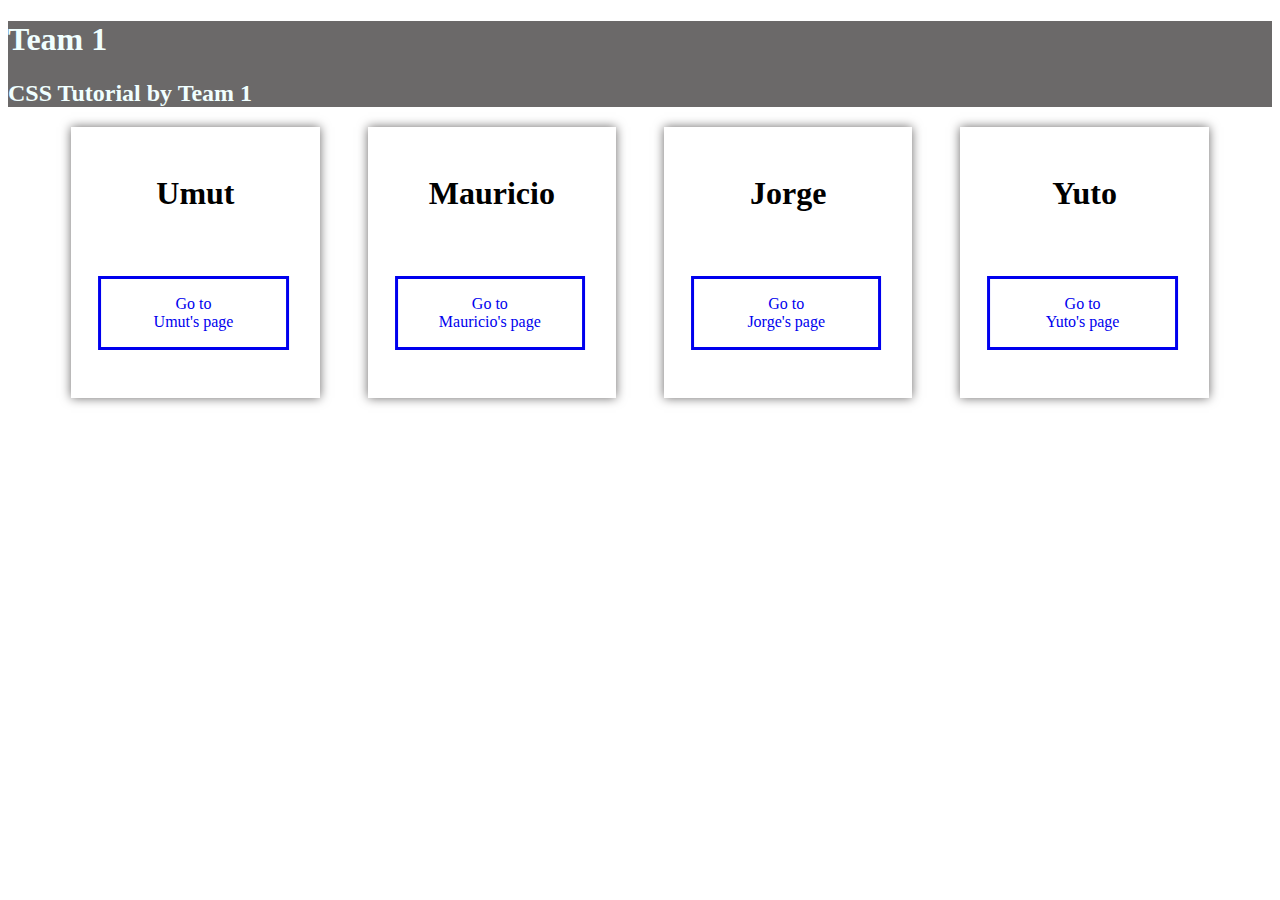
==== index.html @ d6b08b66 "Add each member card section" ====
<!DOCTYPE html>
<html lang="en">
  <head>
    <meta charset="UTF-8" />
    <meta http-equiv="X-UA-Compatible" content="IE=edge" />
    <meta name="viewport" content="width=device-width, initial-scale=1.0" />
    <title>css-tutorial-main</title>
    <link rel="stylesheet" href="style.css">
  </head>
  <body>
    <main>
        <section class="top-container">
          <h1>Team 1</h1>
          <div class="title">
              <h2>CSS Tutorial by Team 1</h2>
          </div>
          <div class="inner-box">
            <div class="box"></div>
            <div class="box"></div>
            <div class="box"></div>
            <div class="box"></div>
            <div class="box"></div>
            <div class="box"></div>
            <div class="box"></div>
            <div class="box"></div>
            <div class="box"></div>
          </div>
      </section>
      <section class="bottom-container">
          <div class="bottom__inner">
              <div class="member-card">
                <h3>Umut</h3>
                <a href="./Umut/umut.html">Go to <br /> Umut's page</a>
              </div>
              <div class="member-card">
                <h3>Mauricio</h3>
                <a href="./Mauricio/mauricio.html">Go to <br />Mauricio's page</a>
              </div>
              <div class="member-card">
                <h3>Jorge</h3>
                <a href="./Jorge/jorge.html">Go to <br />Jorge's page</a>
              </div>
              <div class="member-card">
                <h3>Yuto</h3>
                <a href="./Yuto/yuto.html">Go to <br />Yuto's page</a>
              </div>
          </div>
      </section>
    </main>
  </body>
</html>
---- style.css ----
.top-container{
    background-color: #6b6969;
    color: azure;
}

.bottom__inner{
    width: 90%;
    display: flex;
    margin: 0 auto;
    gap: 3em;
}


.member-card{
    box-shadow:0 0 10px #6b6969;
    width: 25%;
    text-align: center;
    padding: 3em;
}

.member-card > h3{
    font-size: 2em;
    margin: 0px;
    margin-bottom: 2em;
}

.member-card > a{
    padding: 1em;
    display: block;
    width: 100%;
    border: solid;
    transform: translateX(-11%);
    text-decoration: none;
}
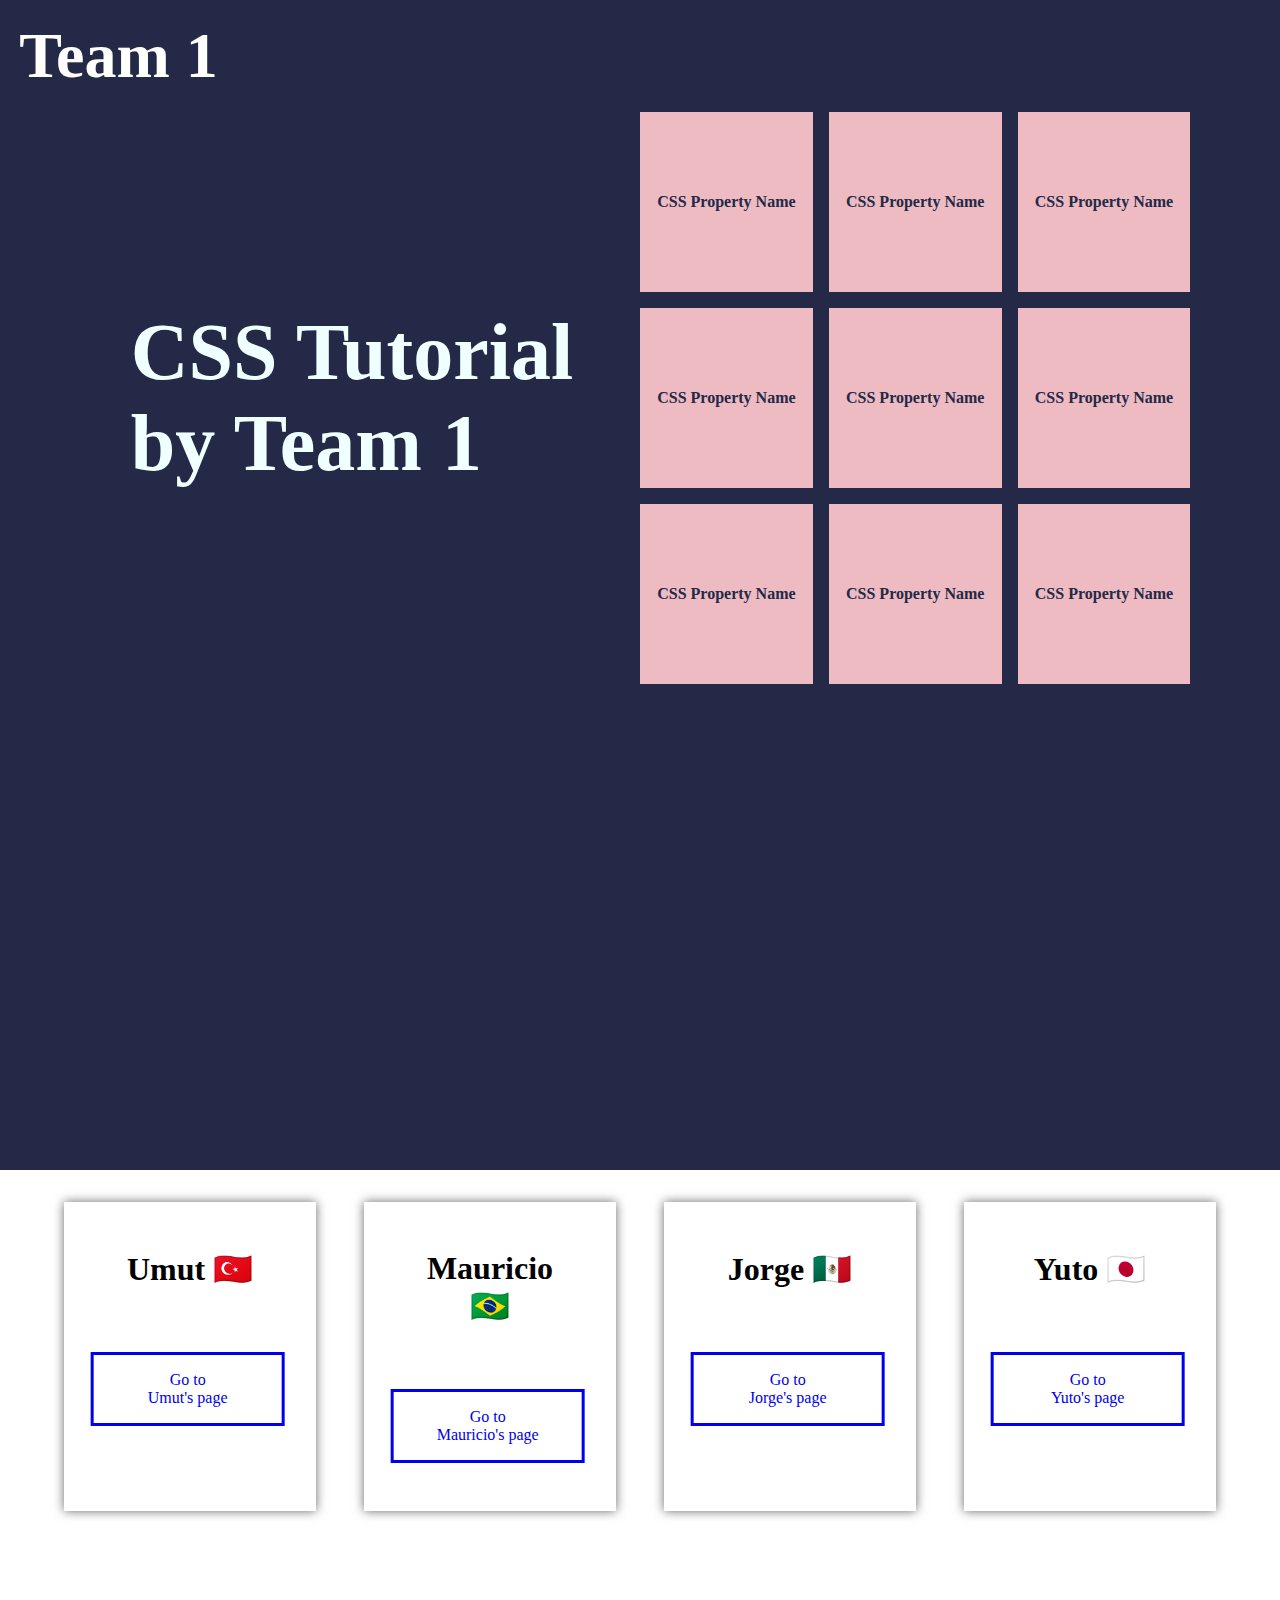
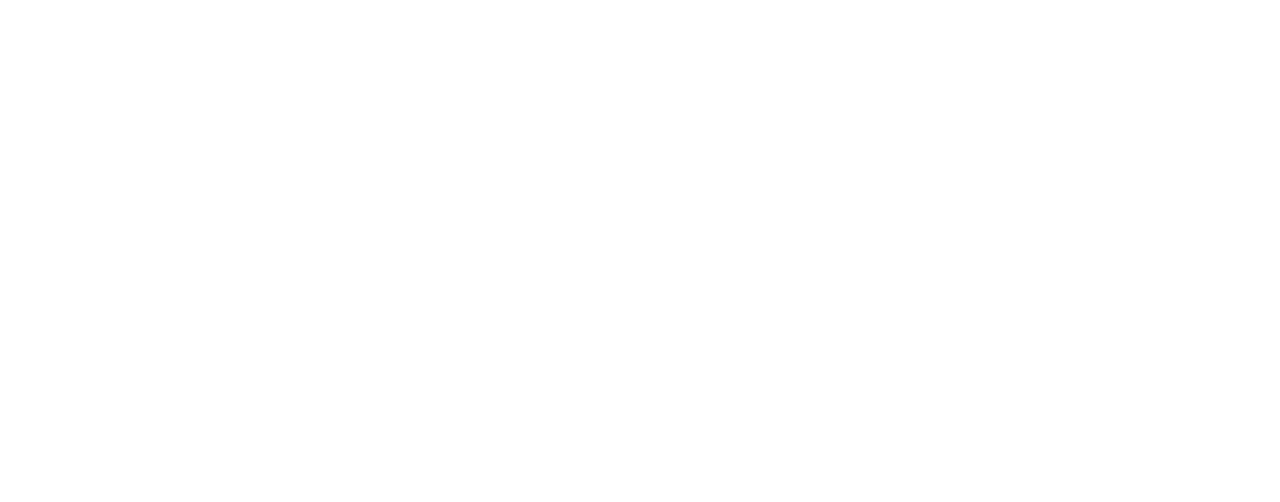
==== commit 29310142: "Modify individual page" ====
--- a/index.html
+++ b/index.html
@@ -11,37 +11,39 @@
     <main>
         <section class="top-container">
           <h1>Team 1</h1>
-          <div class="title">
-              <h2>CSS Tutorial by Team 1</h2>
-          </div>
-          <div class="inner-box">
-            <div class="box"></div>
-            <div class="box"></div>
-            <div class="box"></div>
-            <div class="box"></div>
-            <div class="box"></div>
-            <div class="box"></div>
-            <div class="box"></div>
-            <div class="box"></div>
-            <div class="box"></div>
+          <div class="top-inner">
+            <div class="title">
+                <h2>CSS Tutorial <br />by Team 1</h2>
+            </div>
+            <div class="inner-box">
+              <div class="box">CSS Property Name</div>
+              <div class="box">CSS Property Name</div>
+              <div class="box">CSS Property Name</div>
+              <div class="box">CSS Property Name</div>
+              <div class="box">CSS Property Name</div>
+              <div class="box">CSS Property Name</div>
+              <div class="box">CSS Property Name</div>
+              <div class="box">CSS Property Name</div>
+              <div class="box">CSS Property Name</div>
+            </div>
           </div>
       </section>
       <section class="bottom-container">
           <div class="bottom__inner">
               <div class="member-card">
-                <h3>Umut</h3>
+                <h3>Umut 🇹🇷</h3>
                 <a href="./Umut/umut.html">Go to <br /> Umut's page</a>
               </div>
               <div class="member-card">
-                <h3>Mauricio</h3>
+                <h3>Mauricio 🇧🇷</h3>
                 <a href="./Mauricio/mauricio.html">Go to <br />Mauricio's page</a>
               </div>
               <div class="member-card">
-                <h3>Jorge</h3>
+                <h3>Jorge 🇲🇽</h3>
                 <a href="./Jorge/jorge.html">Go to <br />Jorge's page</a>
               </div>
               <div class="member-card">
-                <h3>Yuto</h3>
+                <h3>Yuto 🇯🇵</h3>
                 <a href="./Yuto/yuto.html">Go to <br />Yuto's page</a>
               </div>
           </div>
--- a/style.css
+++ b/style.css
@@ -1,8 +1,57 @@
+body{
+    margin: 0;
+}
 
+h1{
+    font-size: 4em;
+    margin: 0;
+    padding: .3em;
+}
 
 .top-container{
-    background-color: #6b6969;
+    background-color: #232946;
+    color: #fffffe;
+     height: 130vh;
+}
+
+.top-inner{
+    display: flex;
+    width: 90%;
+    justify-content: space-between;
+    margin: 0 auto;
+}
+
+.title, .inner-box{
+    width: 50%;
+}
+
+.title{
     color: azure;
+    display: flex;
+    justify-content: center;
+    align-items: center;
+    font-weight: 800;
+}
+
+.title > h2{
+    font-size: 5em;
+}
+
+.inner-box{
+    display: flex;
+    flex-wrap: wrap;
+    gap: 1em;
+}
+
+.box{
+    width: 30%;
+    height: 20vh;
+    background-color: #eebbc3;
+    color: #232946;
+    display: flex;
+    justify-content: center;
+    align-items: center;
+    font-weight: bold;
 }
 
 .bottom__inner{
@@ -10,6 +59,11 @@
     display: flex;
     margin: 0 auto;
     gap: 3em;
+}
+
+.bottom-container{
+    margin-top: 2em;
+    height: 100vh;
 }
 
 
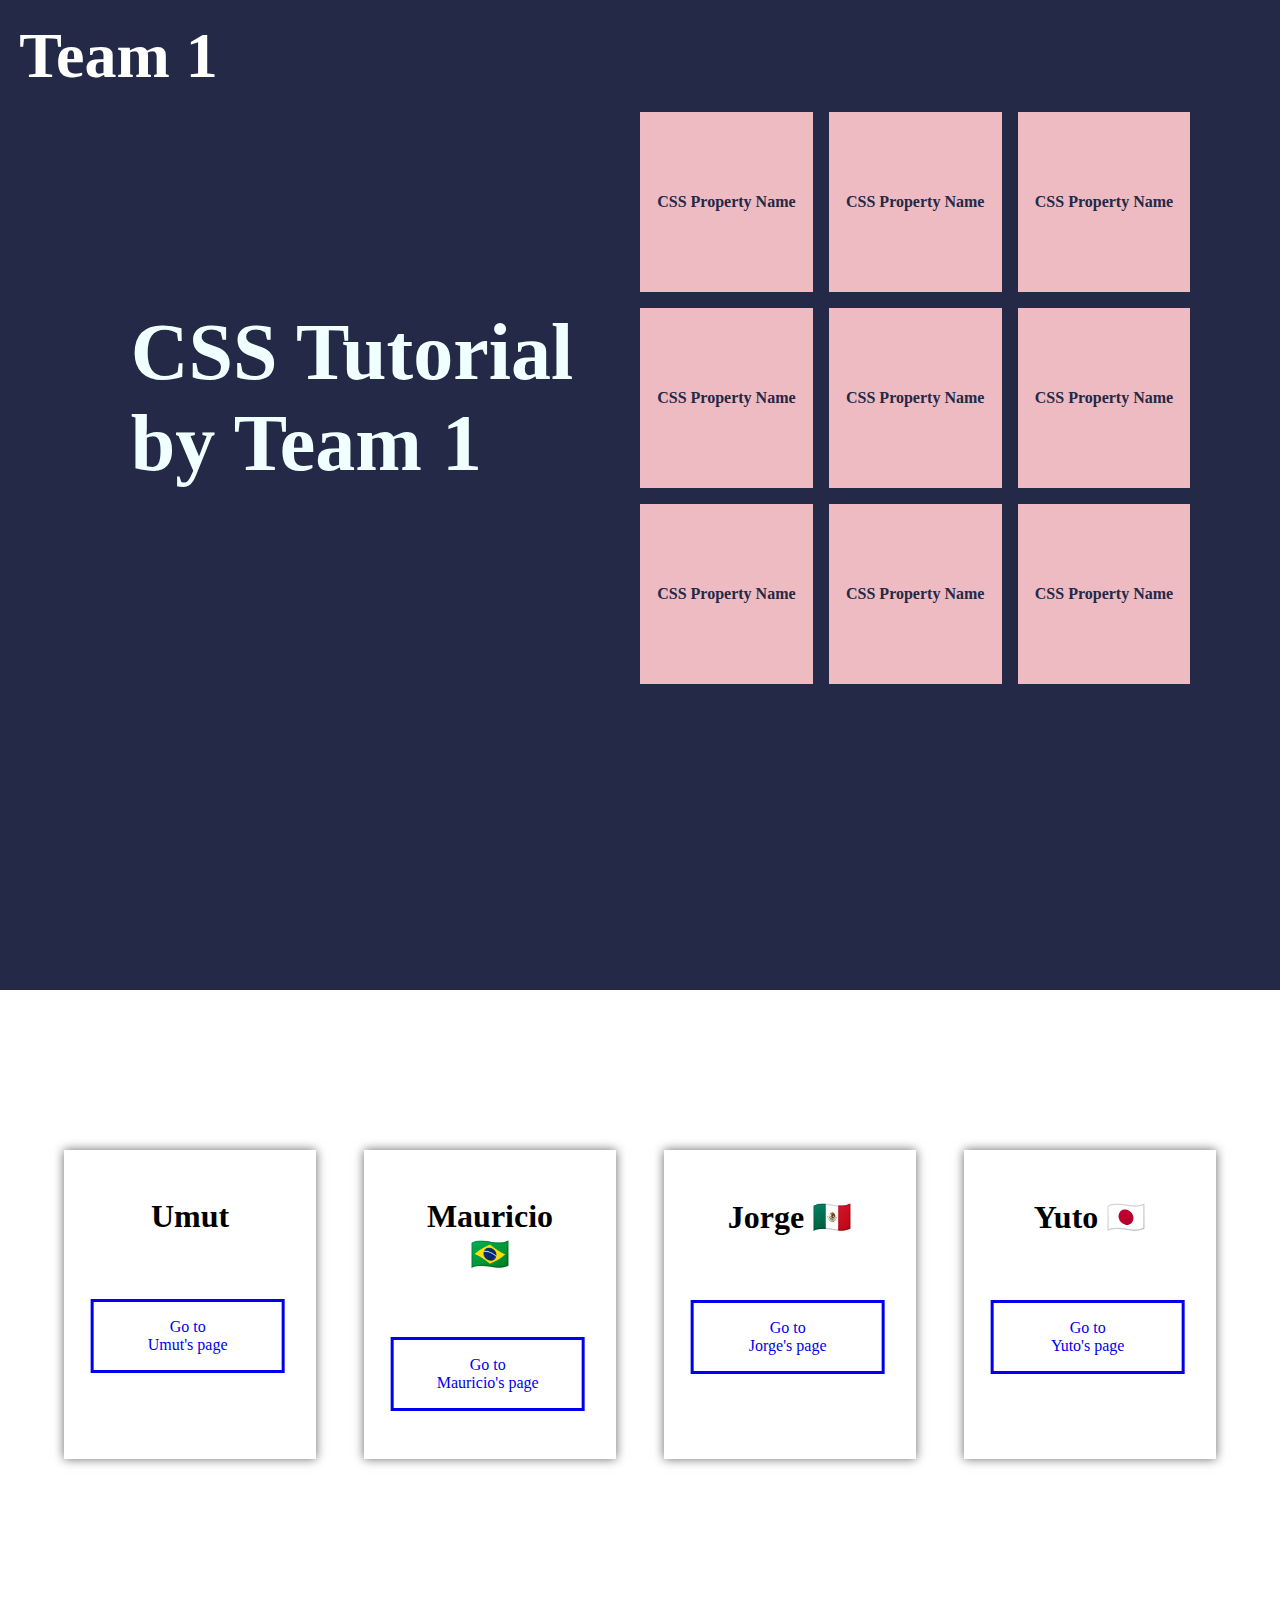
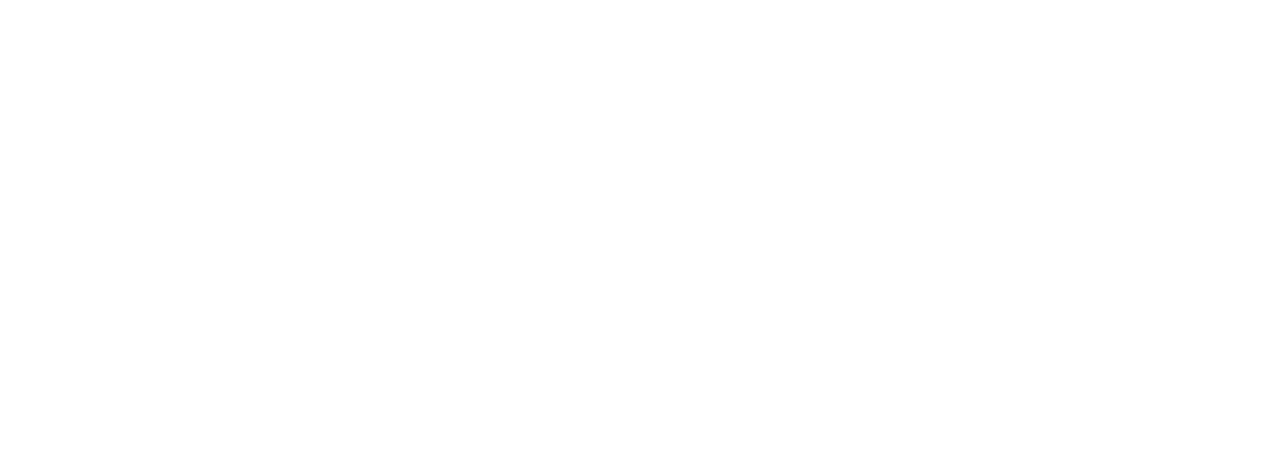
==== commit 6cacf17c: "Delete the flag" ====
--- a/index.html
+++ b/index.html
@@ -31,7 +31,7 @@
       <section class="bottom-container">
           <div class="bottom__inner">
               <div class="member-card">
-                <h3>Umut 🇹🇷</h3>
+                <h3>Umut</h3>
                 <a href="./Umut/umut.html">Go to <br /> Umut's page</a>
               </div>
               <div class="member-card">
--- a/style.css
+++ b/style.css
@@ -11,7 +11,7 @@
 .top-container{
     background-color: #232946;
     color: #fffffe;
-     height: 130vh;
+     height: 110vh;
 }
 
 .top-inner{
@@ -62,7 +62,7 @@
 }
 
 .bottom-container{
-    margin-top: 2em;
+    margin-top: 10em;
     height: 100vh;
 }
 
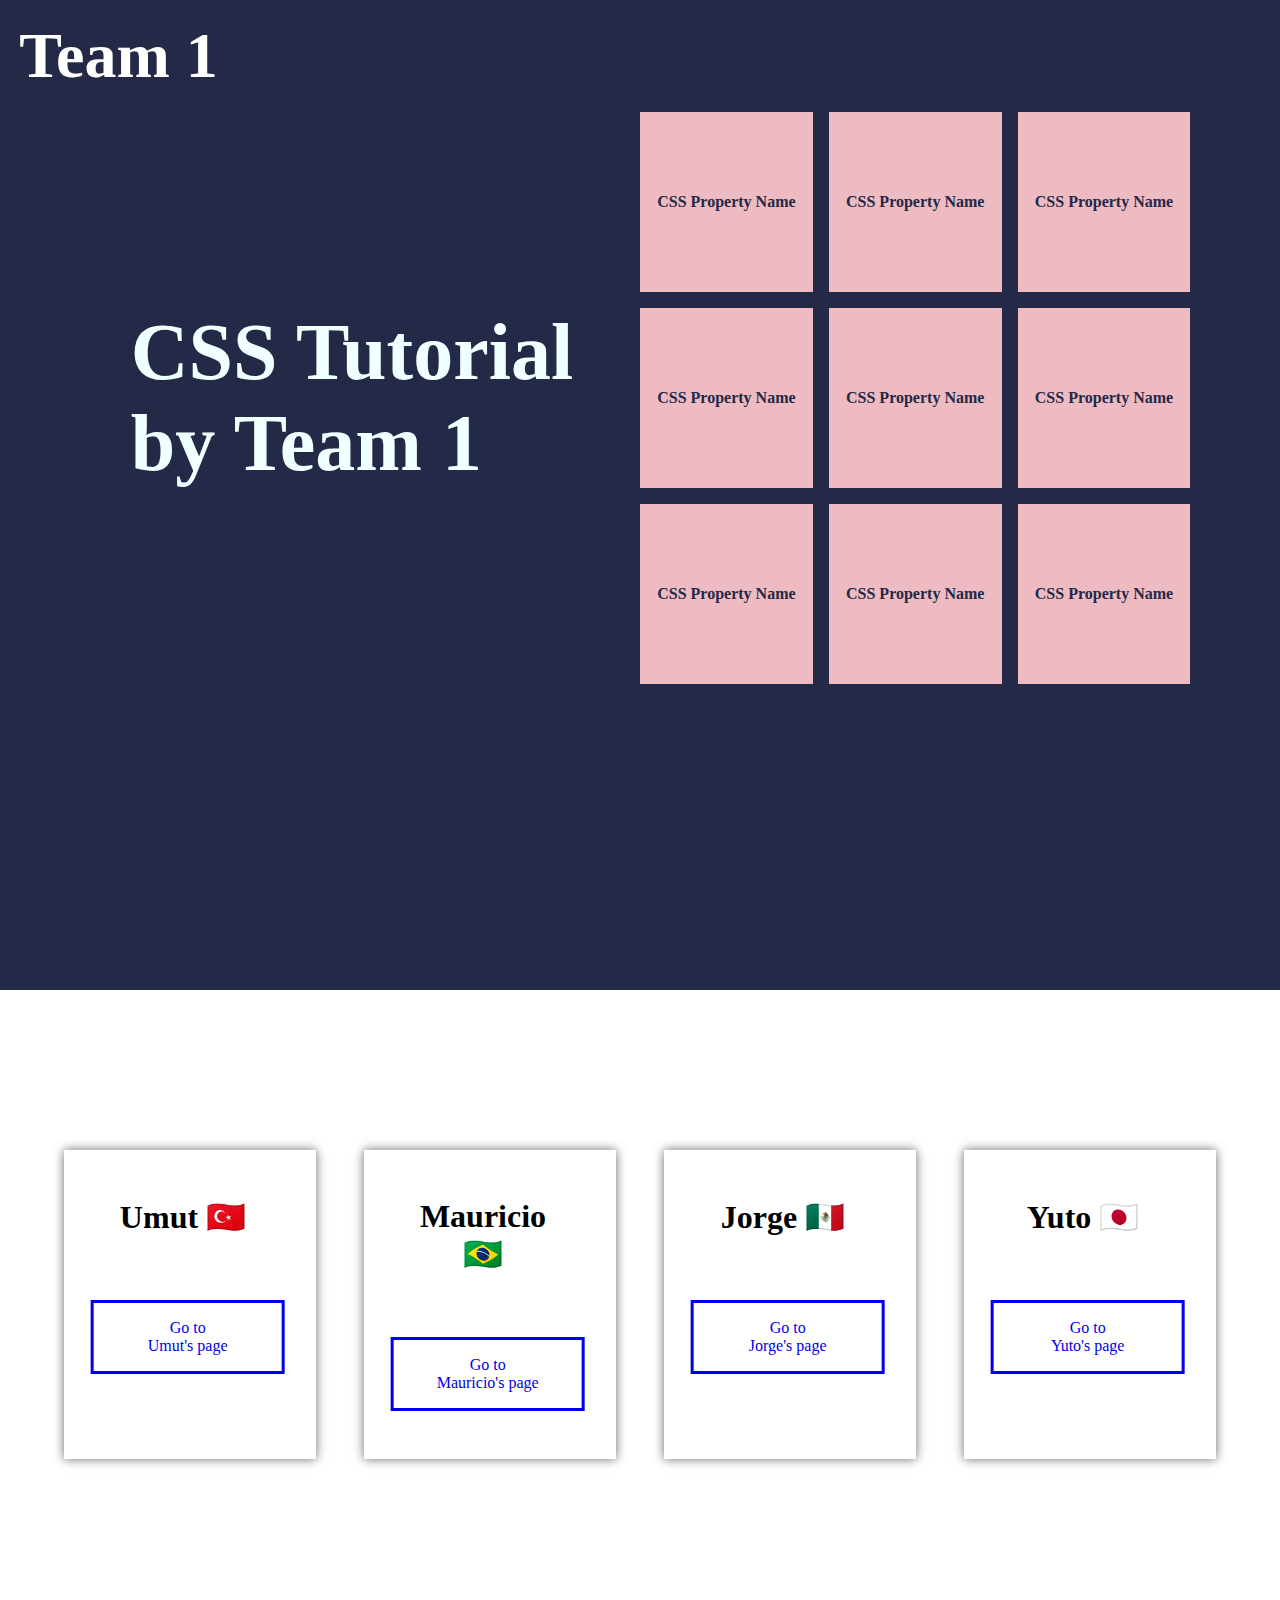
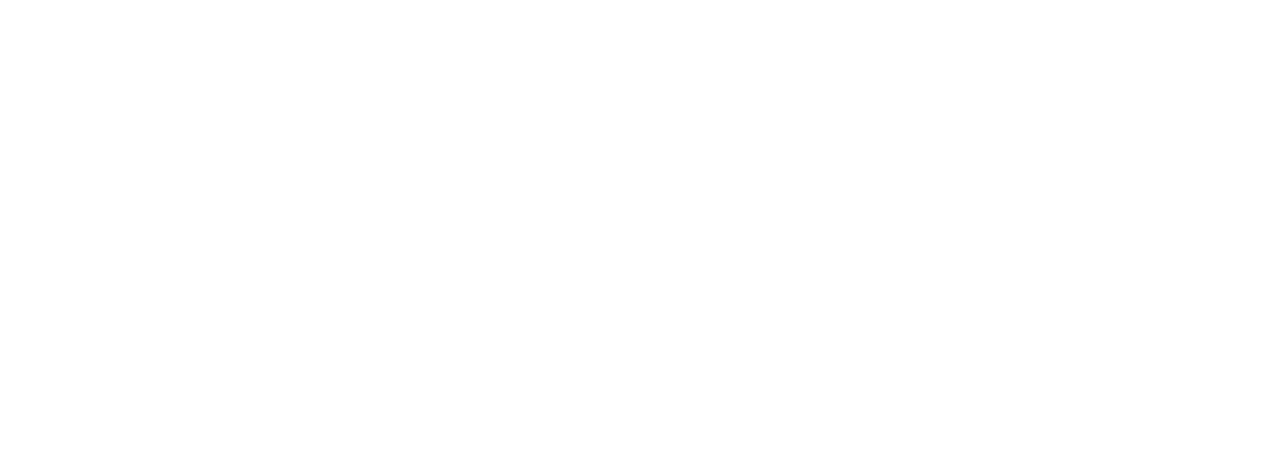
==== commit a156103a: "Add flag again" ====
--- a/index.html
+++ b/index.html
@@ -31,7 +31,7 @@
       <section class="bottom-container">
           <div class="bottom__inner">
               <div class="member-card">
-                <h3>Umut</h3>
+                <h3>Umut 🇹🇷</h3>
                 <a href="./Umut/umut.html">Go to <br /> Umut's page</a>
               </div>
               <div class="member-card">
--- a/style.css
+++ b/style.css
@@ -78,6 +78,8 @@
     font-size: 2em;
     margin: 0px;
     margin-bottom: 2em;
+    display: block;
+    width: 91%;
 }
 
 .member-card > a{
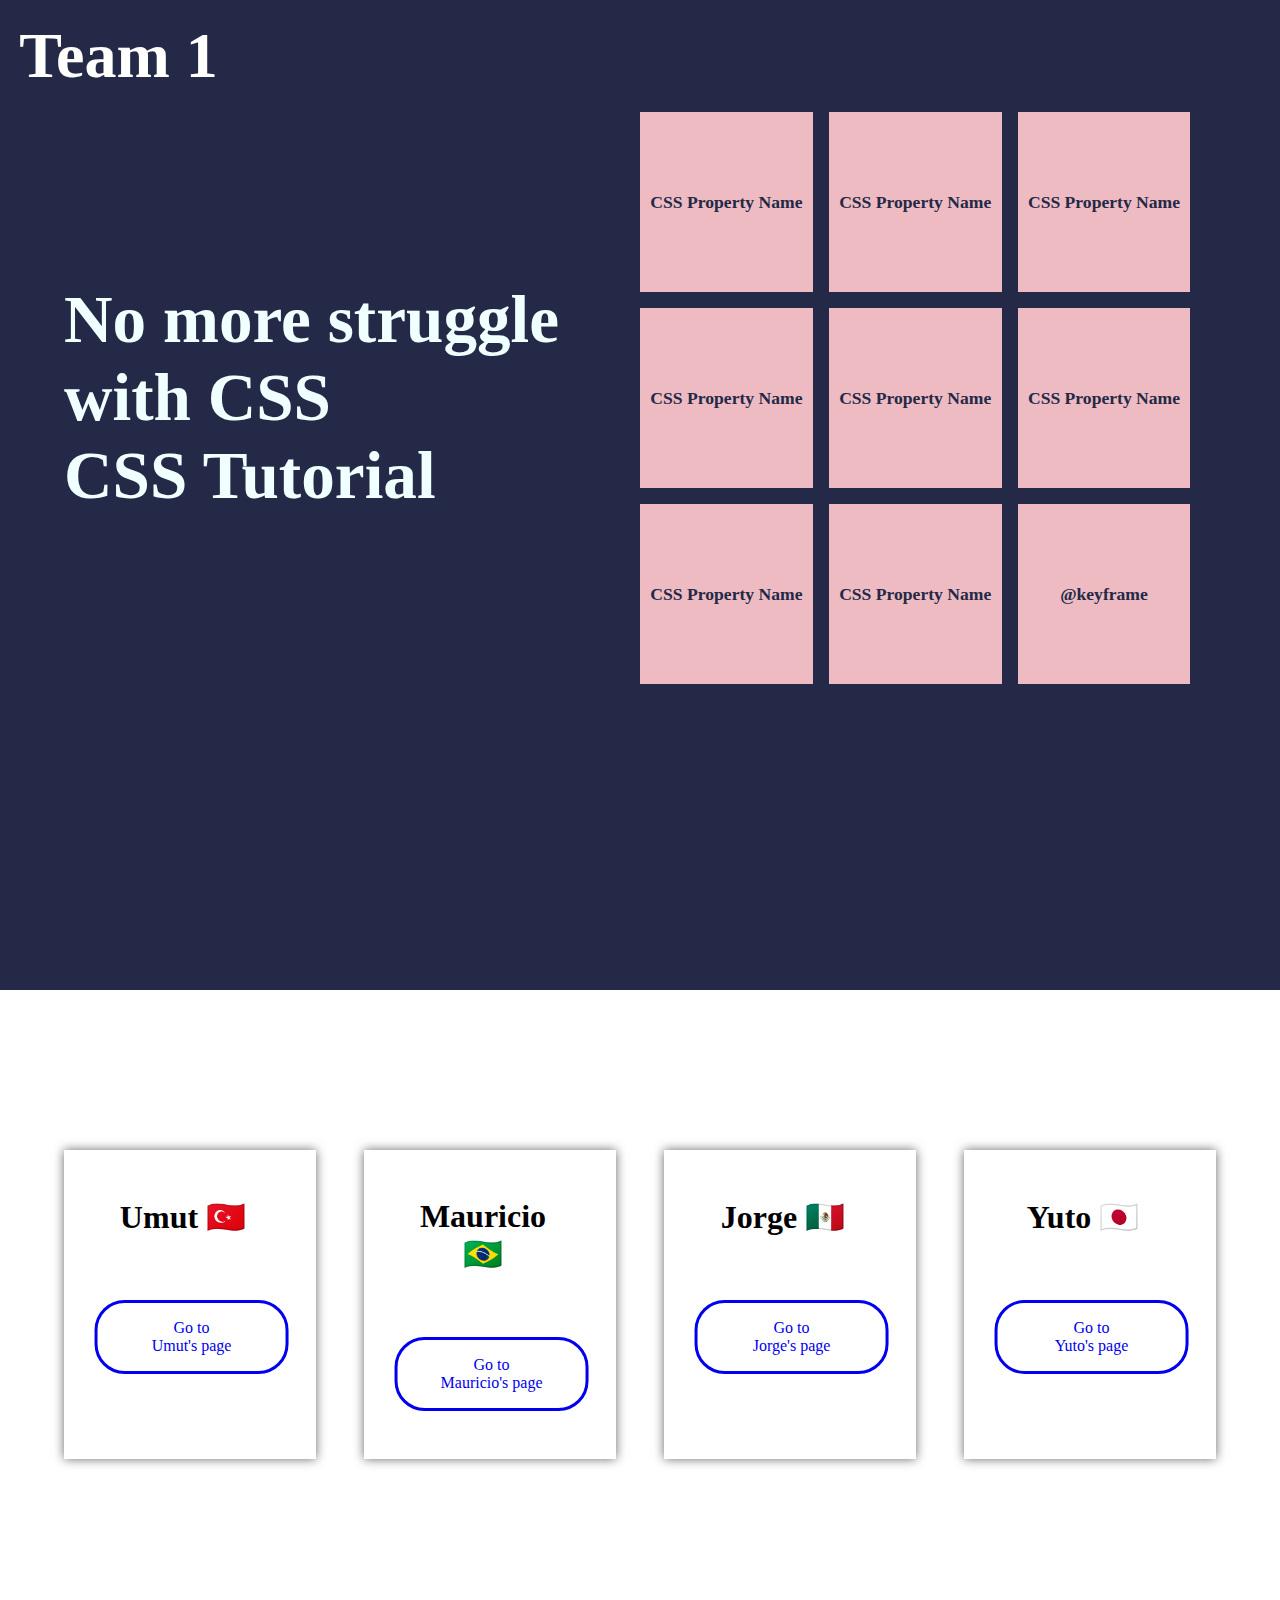
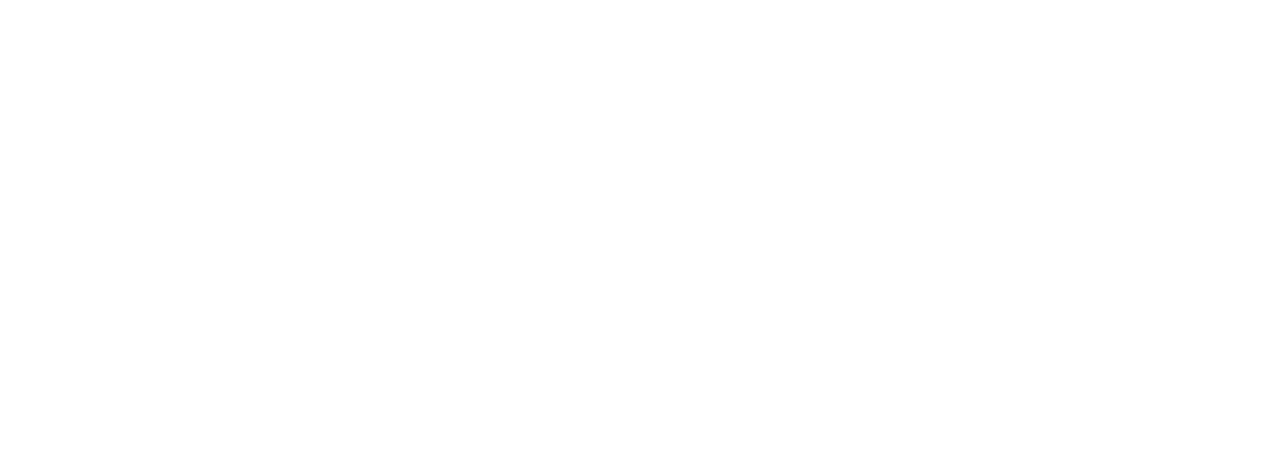
==== commit b97acba7: "Modify LP" ====
--- a/index.html
+++ b/index.html
@@ -13,7 +13,7 @@
           <h1>Team 1</h1>
           <div class="top-inner">
             <div class="title">
-                <h2>CSS Tutorial <br />by Team 1</h2>
+                <h2>No more struggle with CSS <br />CSS Tutorial</h2>
             </div>
             <div class="inner-box">
               <div class="box">CSS Property Name</div>
@@ -24,7 +24,7 @@
               <div class="box">CSS Property Name</div>
               <div class="box">CSS Property Name</div>
               <div class="box">CSS Property Name</div>
-              <div class="box">CSS Property Name</div>
+              <div class="box">@keyframe</div>
             </div>
           </div>
       </section>
--- a/style.css
+++ b/style.css
@@ -34,7 +34,7 @@
 }
 
 .title > h2{
-    font-size: 5em;
+    font-size: 4.2em
 }
 
 .inner-box{
@@ -52,6 +52,7 @@
     justify-content: center;
     align-items: center;
     font-weight: bold;
+    font-size: 1.1em;
 }
 
 .bottom__inner{
@@ -87,6 +88,7 @@
     display: block;
     width: 100%;
     border: solid;
-    transform: translateX(-11%);
+    transform: translateX(-9%);
     text-decoration: none;
+    border-radius: 30px
 }
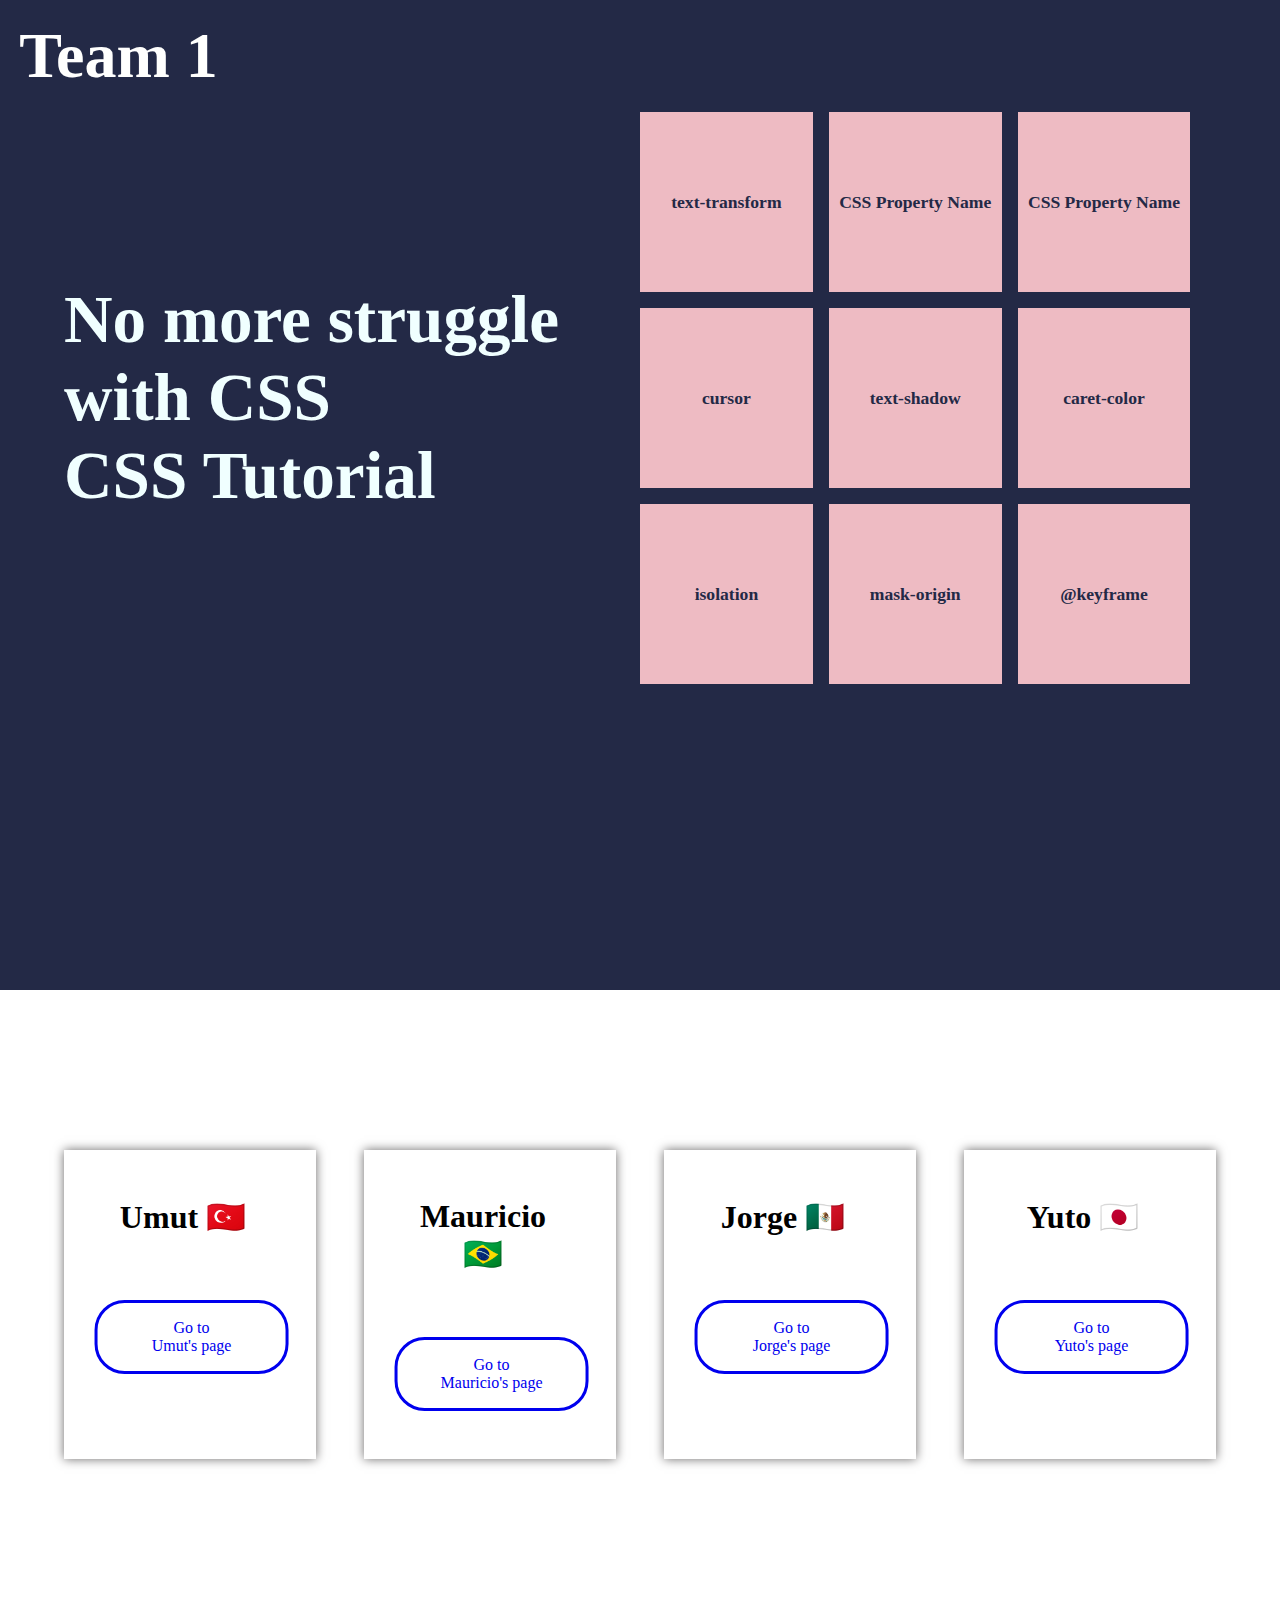
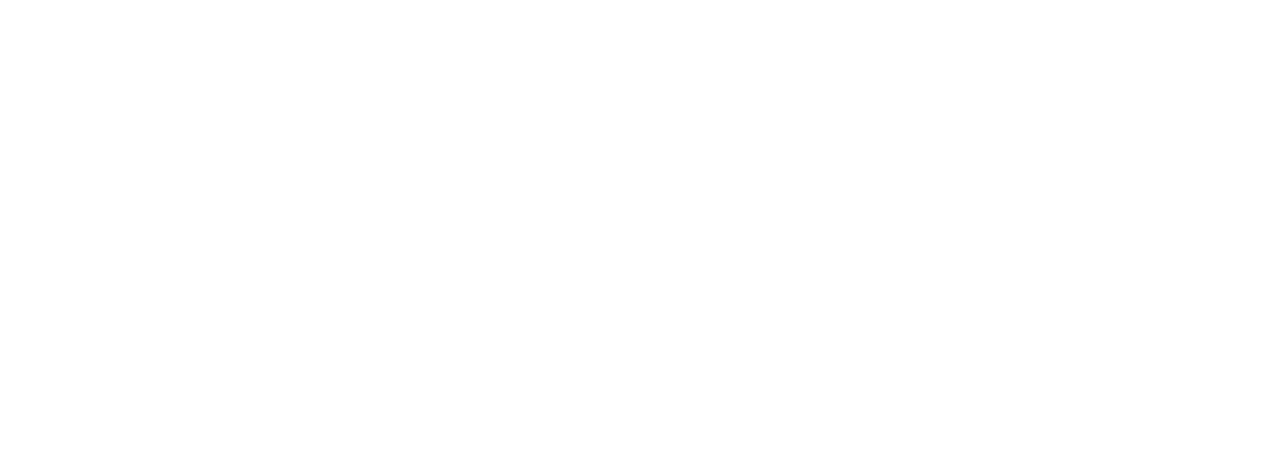
==== commit d7f313db: "Modify texts and change the colours" ====
--- a/index.html
+++ b/index.html
@@ -16,14 +16,14 @@
                 <h2>No more struggle with CSS <br />CSS Tutorial</h2>
             </div>
             <div class="inner-box">
+              <div class="box">text-transform</div>
               <div class="box">CSS Property Name</div>
               <div class="box">CSS Property Name</div>
-              <div class="box">CSS Property Name</div>
-              <div class="box">CSS Property Name</div>
-              <div class="box">CSS Property Name</div>
-              <div class="box">CSS Property Name</div>
-              <div class="box">CSS Property Name</div>
-              <div class="box">CSS Property Name</div>
+              <div class="box">cursor</div>
+              <div class="box">text-shadow</div>
+              <div class="box">caret-color</div>
+              <div class="box">isolation</div>
+              <div class="box">mask-origin</div>
               <div class="box">@keyframe</div>
             </div>
           </div>
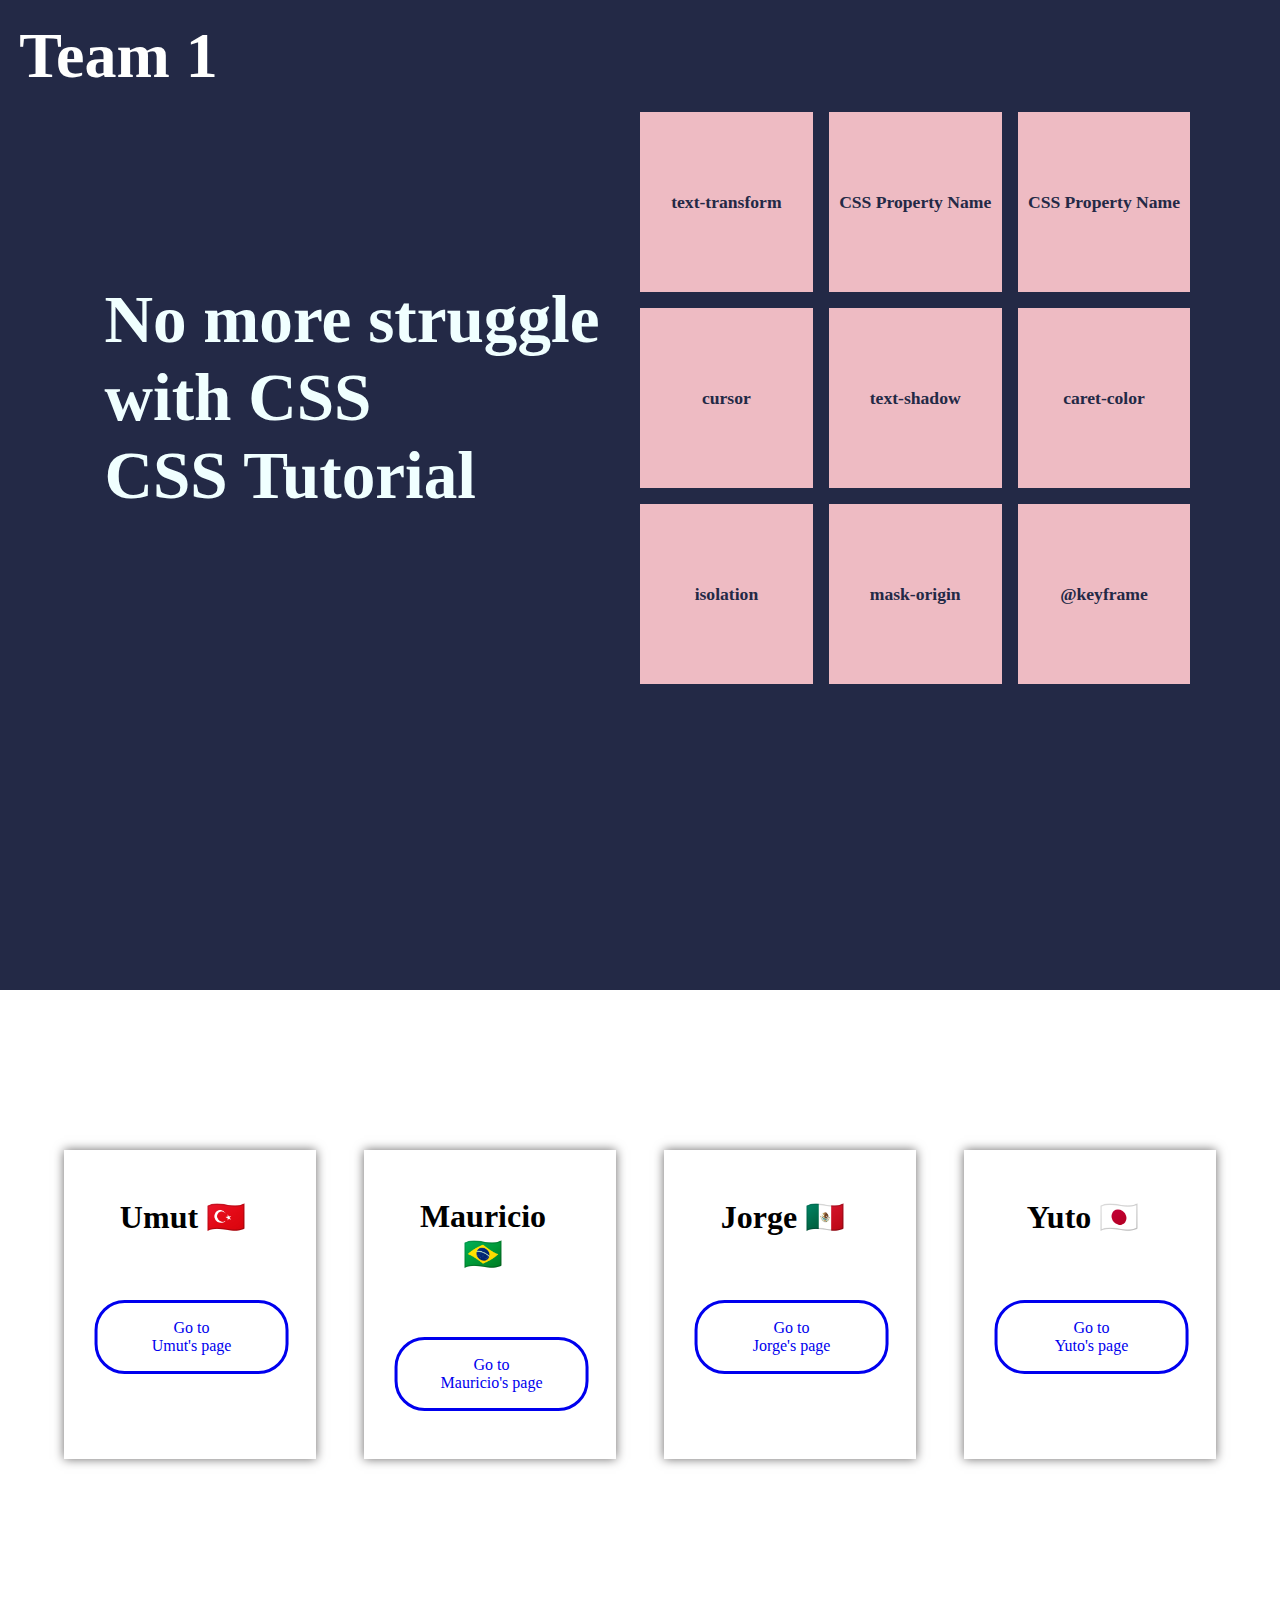
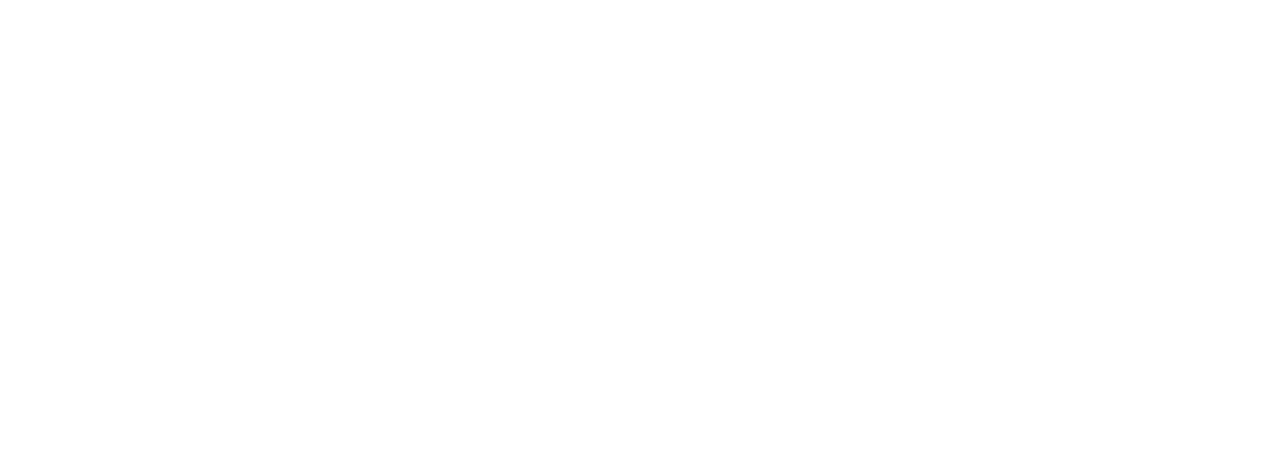
==== commit c814c567: "Change text size" ====
--- a/index.html
+++ b/index.html
@@ -13,7 +13,7 @@
           <h1>Team 1</h1>
           <div class="top-inner">
             <div class="title">
-                <h2>No more struggle with CSS <br />CSS Tutorial</h2>
+                <h2>No more struggle <Br />with CSS <br />CSS Tutorial</h2>
             </div>
             <div class="inner-box">
               <div class="box">text-transform</div>
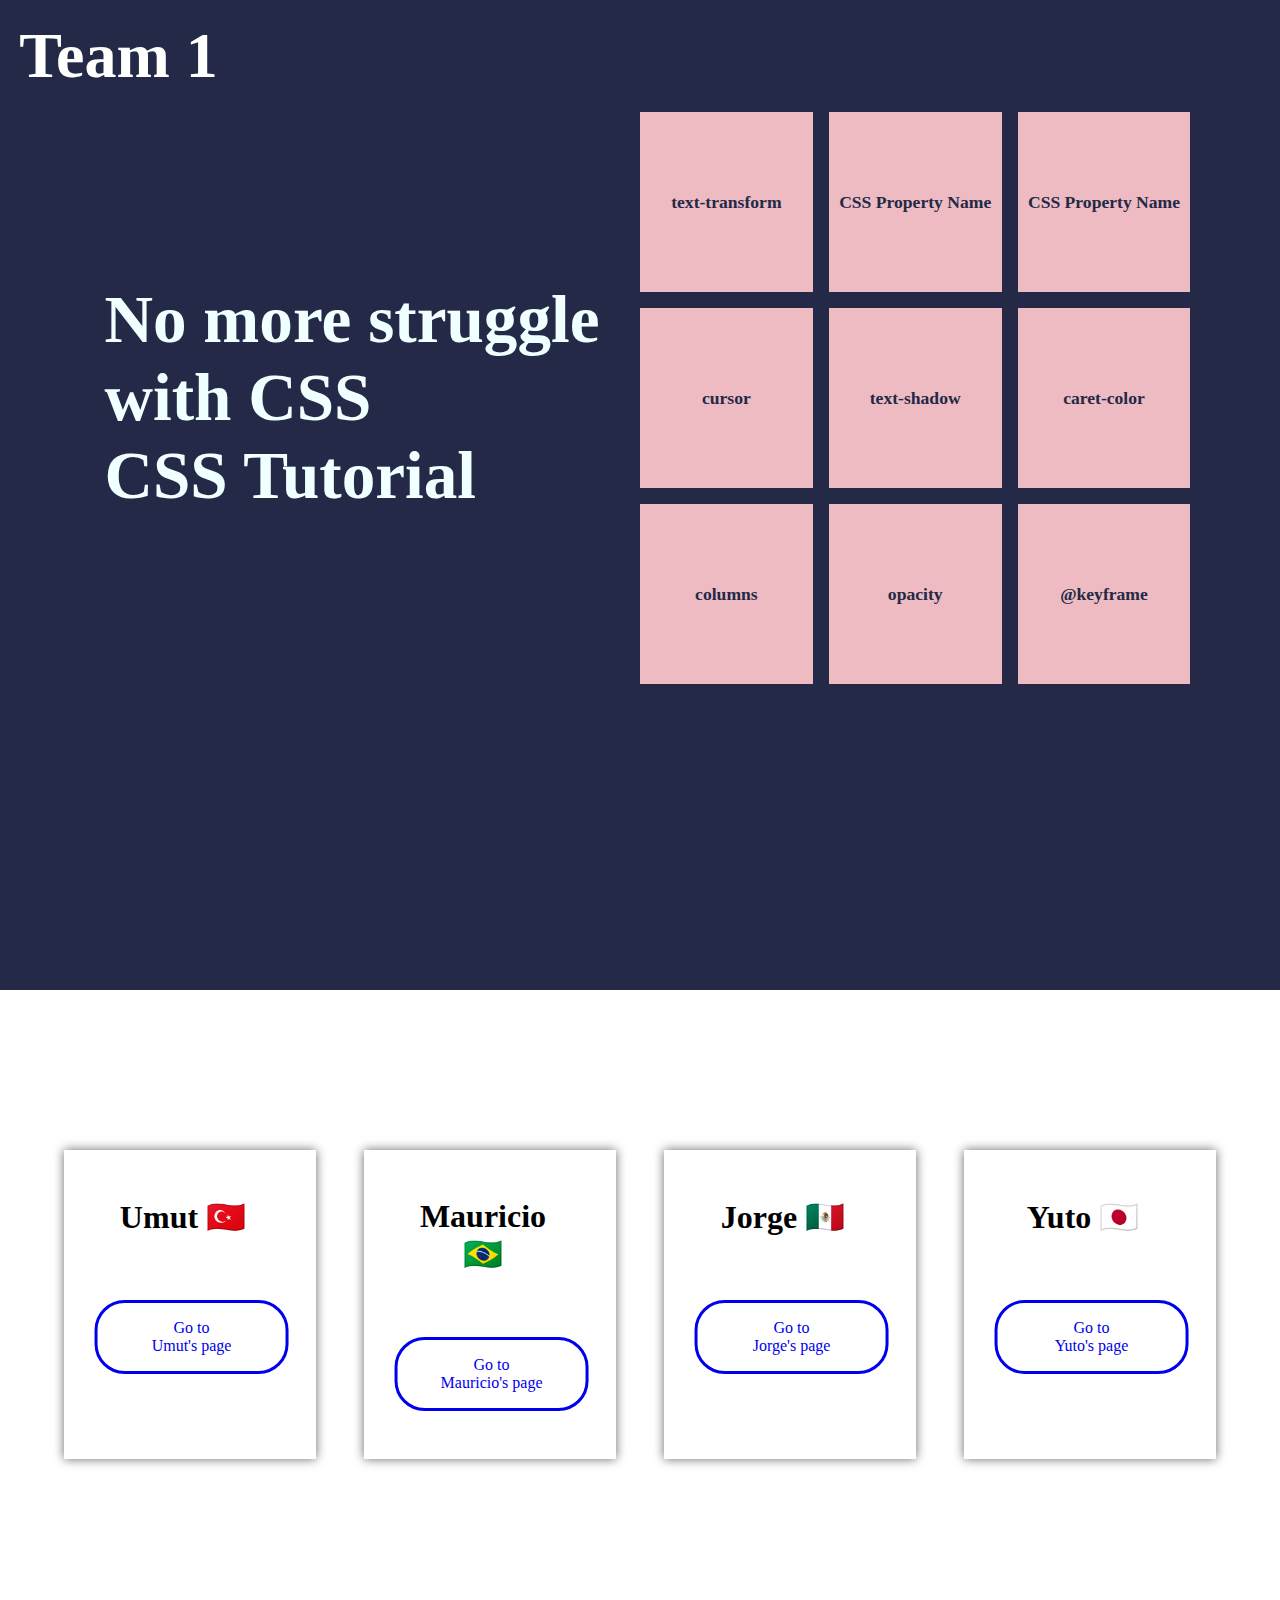
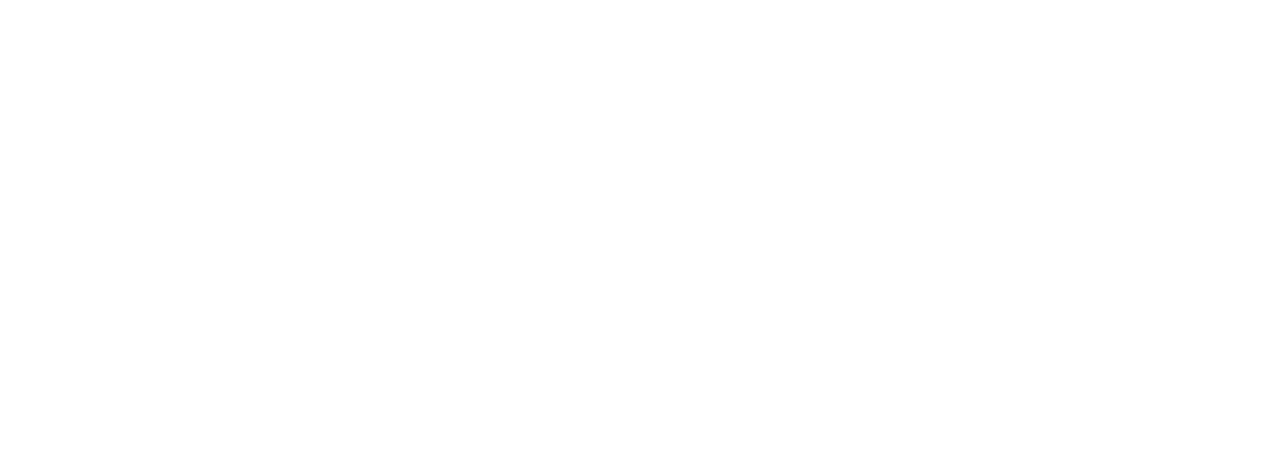
==== commit 8373007f: "Modify the main page" ====
--- a/index.html
+++ b/index.html
@@ -22,8 +22,8 @@
               <div class="box">cursor</div>
               <div class="box">text-shadow</div>
               <div class="box">caret-color</div>
-              <div class="box">isolation</div>
-              <div class="box">mask-origin</div>
+              <div class="box">columns</div>
+              <div class="box">opacity</div>
               <div class="box">@keyframe</div>
             </div>
           </div>
